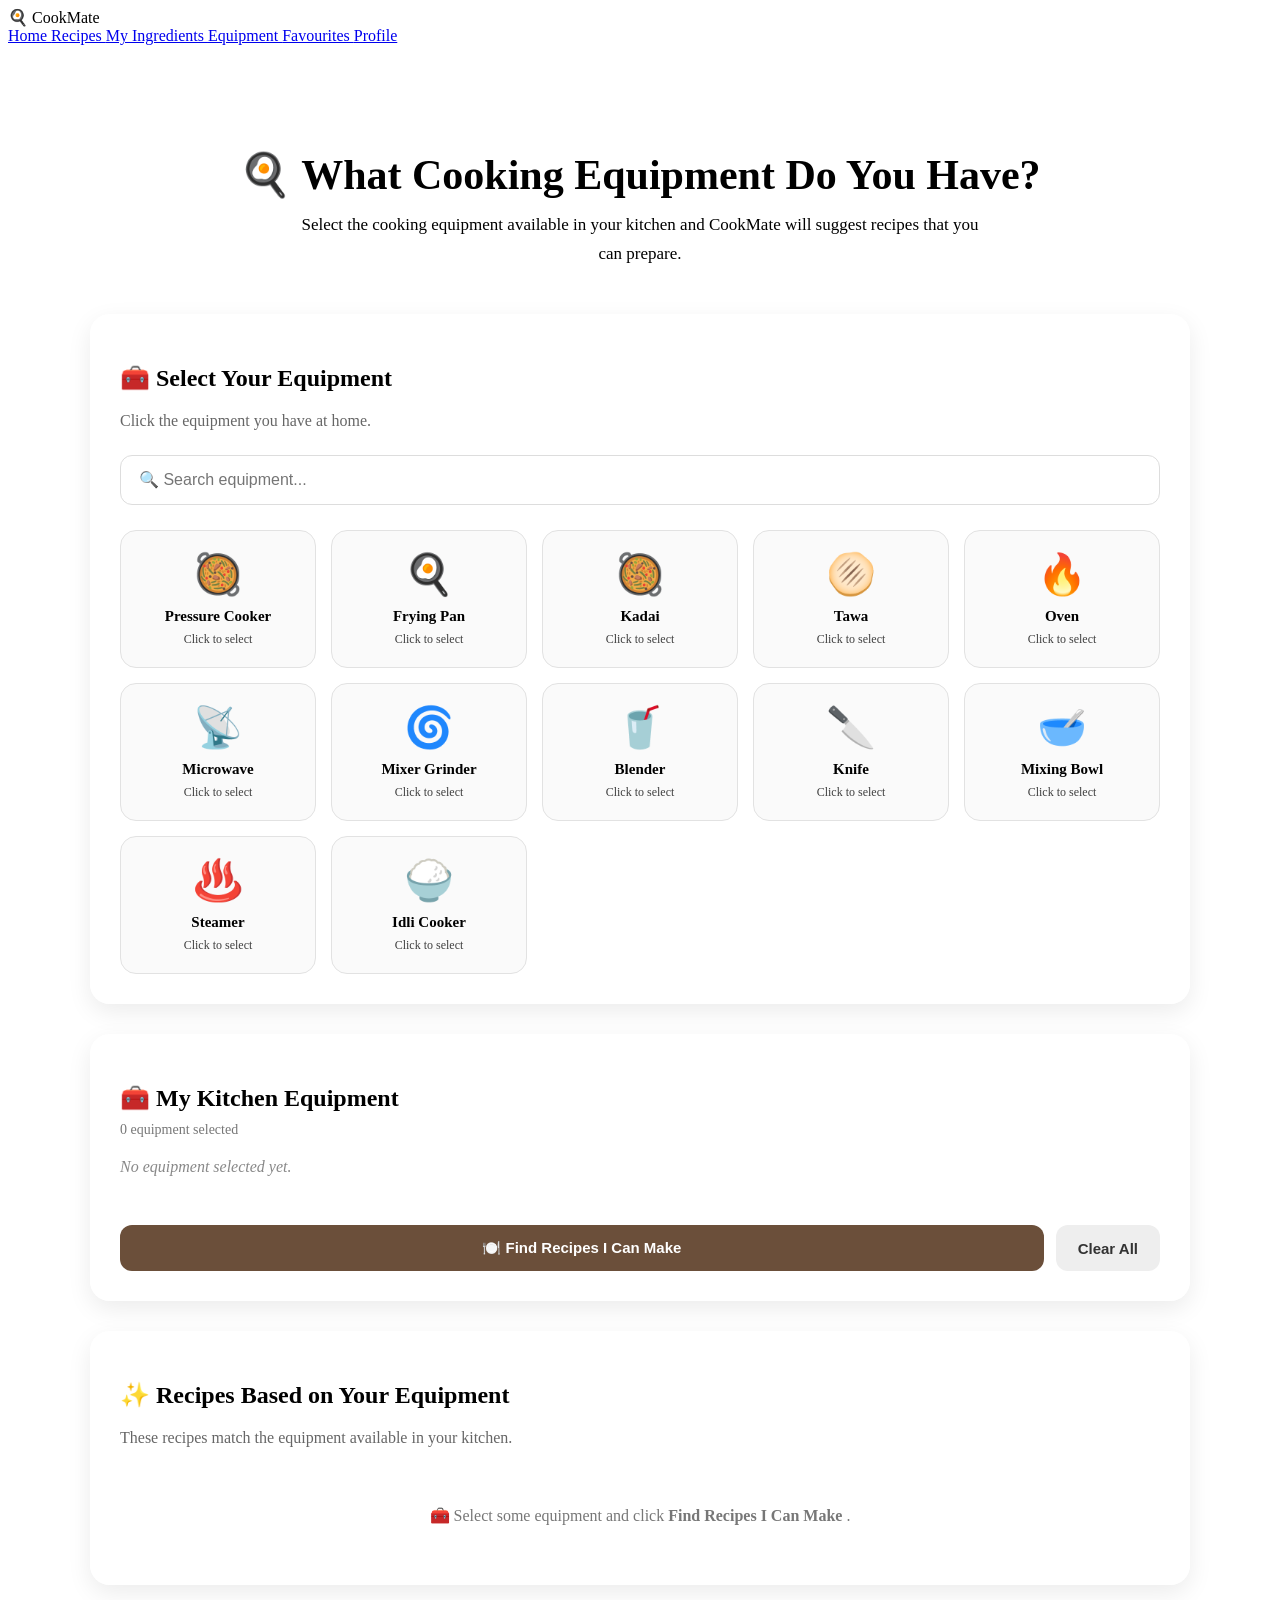
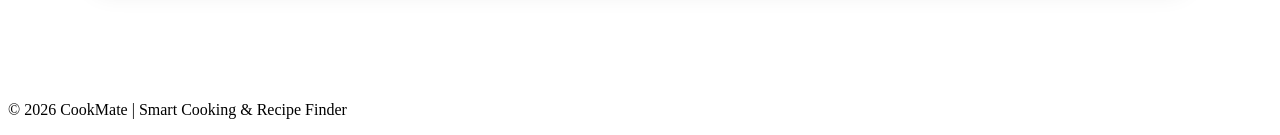
==== equipment.html @ c059982a "Create equipment.html" ====
<!DOCTYPE html>
<html lang="en">
<head>
    <meta charset="UTF-8">
    <meta name="viewport" content="width=device-width, initial-scale=1.0">

    <title>Equipment | CookMate</title>

    <link rel="stylesheet" href="css/style.css">

    <style>

        /* =========================================
           EQUIPMENT PAGE
           ========================================= */

        .equipment-hero {
            text-align: center;
            padding: 70px 20px 45px;
        }

        .equipment-hero h1 {
            font-size: 42px;
            margin-bottom: 12px;
        }

        .equipment-hero p {
            max-width: 700px;
            margin: auto;
            font-size: 17px;
            line-height: 1.7;
        }


        .equipment-container {
            width: 90%;
            max-width: 1100px;
            margin: auto;
            padding-bottom: 70px;
        }


        .equipment-box {
            background: rgba(255, 255, 255, 0.94);
            border-radius: 20px;
            padding: 30px;
            margin-bottom: 30px;
            box-shadow: 0 8px 25px rgba(0, 0, 0, 0.08);
        }


        .equipment-box h2 {
            margin-bottom: 8px;
        }


        .equipment-box > p {
            line-height: 1.6;
            color: #666;
        }


        /* =========================================
           SEARCH
           ========================================= */

        .equipment-search {
            margin-top: 22px;
        }


        .equipment-search input {
            width: 100%;
            padding: 15px 18px;
            border: 1px solid #ddd;
            border-radius: 12px;
            font-size: 16px;
            box-sizing: border-box;
            outline: none;
        }


        .equipment-search input:focus {
            border-color: #777;
        }


        /* =========================================
           EQUIPMENT GRID
           ========================================= */

        .equipment-grid {
            display: grid;
            grid-template-columns:
                repeat(auto-fit, minmax(180px, 1fr));

            gap: 15px;
            margin-top: 25px;
        }


        .equipment-card {
            border: 1px solid #e2e2e2;
            background: #fafafa;
            border-radius: 16px;
            padding: 20px 15px;
            text-align: center;
            cursor: pointer;
            transition: 0.3s;
        }


        .equipment-card:hover {
            transform: translateY(-4px);
            box-shadow:
                0 6px 18px rgba(0, 0, 0, 0.08);
        }


        .equipment-card.selected {
            background: #333;
            color: white;
            border-color: #333;
        }


        .equipment-icon {
            font-size: 40px;
            margin-bottom: 10px;
        }


        .equipment-name {
            font-size: 15px;
            font-weight: 600;
        }


        .equipment-status {
            font-size: 12px;
            margin-top: 7px;
            opacity: 0.75;
        }


        /* =========================================
           SELECTED EQUIPMENT
           ========================================= */

        .selected-header {
            display: flex;
            justify-content: space-between;
            align-items: center;
            gap: 15px;
            flex-wrap: wrap;
        }


        .selected-count {
            font-size: 14px;
            color: #777;
        }


        .selected-equipment {
            display: flex;
            flex-wrap: wrap;
            gap: 10px;
            min-height: 45px;
            margin-top: 20px;
        }


        .selected-item {
            display: flex;
            align-items: center;
            gap: 8px;
            padding: 10px 14px;
            border-radius: 25px;
            background: #f1eee8;
            font-size: 14px;
        }


        .remove-btn {
            border: none;
            background: transparent;
            cursor: pointer;
            font-size: 15px;
            color: #777;
        }


        .empty-message {
            color: #888;
            font-style: italic;
        }


        /* =========================================
           BUTTONS
           ========================================= */

        .button-row {
            display: flex;
            gap: 12px;
            margin-top: 22px;
        }


        .recommend-btn,
        .clear-btn {
            border: none;
            padding: 14px 22px;
            border-radius: 12px;
            cursor: pointer;
            font-size: 15px;
            font-weight: 600;
            transition: 0.3s;
        }


        .recommend-btn {
            flex: 1;
            background: #6b4f3a;
            color: white;
        }


        .recommend-btn:hover {
            transform: translateY(-2px);
        }


        .clear-btn {
            background: #eee;
            color: #333;
        }


        .clear-btn:hover {
            background: #ddd;
        }


        /* =========================================
           RECOMMENDATIONS
           ========================================= */

        .recommendations {
            display: grid;
            grid-template-columns:
                repeat(auto-fit, minmax(260px, 1fr));

            gap: 20px;
            margin-top: 25px;
        }


        .recommendation-card {
            background: white;
            border-radius: 18px;
            padding: 22px;
            box-shadow:
                0 6px 20px rgba(0, 0, 0, 0.07);

            transition: 0.3s;
        }


        .recommendation-card:hover {
            transform: translateY(-5px);
        }


        .food-icon {
            font-size: 48px;
            margin-bottom: 10px;
        }


        .recommendation-card h3 {
            margin-bottom: 8px;
        }


        .match-text {
            font-size: 14px;
            font-weight: 600;
            margin-bottom: 10px;
        }


        .progress-bar {
            height: 8px;
            background: #eee;
            border-radius: 10px;
            overflow: hidden;
            margin-bottom: 15px;
        }


        .progress {
            height: 100%;
            background: #6b4f3a;
            border-radius: 10px;
        }


        .equipment-needed {
            font-size: 14px;
            line-height: 1.6;
            color: #666;
            margin-bottom: 15px;
        }


        .make-btn {
            display: inline-block;
            text-decoration: none;
            background: #333;
            color: white;
            padding: 10px 16px;
            border-radius: 10px;
            font-size: 14px;
        }


        .make-btn:hover {
            opacity: 0.85;
        }


        .no-results {
            text-align: center;
            padding: 30px;
            color: #777;
        }


        /* =========================================
           MOBILE
           ========================================= */

        @media (max-width: 600px) {

            .equipment-hero h1 {
                font-size: 32px;
            }


            .equipment-box {
                padding: 20px;
            }


            .equipment-grid {
                grid-template-columns:
                    repeat(2, 1fr);
            }


            .button-row {
                flex-direction: column;
            }


            .clear-btn {
                width: 100%;
            }

        }

    </style>
</head>


<body>


    <!-- =========================================
         NAVBAR
         ========================================= -->

    <nav class="navbar">

        <div class="logo">
            🍳 CookMate
        </div>


        <div class="nav-links">

            <a href="index.html">
                Home
            </a>

            <a href="recipes.html">
                Recipes
            </a>

            <a href="ingredients.html">
                My Ingredients
            </a>

            <a href="equipment.html" class="active">
                Equipment
            </a>

            <a href="favourites.html">
                Favourites
            </a>

            <a href="profile.html">
                Profile
            </a>

        </div>

    </nav>



    <!-- =========================================
         HERO
         ========================================= -->

    <section class="equipment-hero">

        <h1>
            🍳 What Cooking Equipment Do You Have?
        </h1>

        <p>
            Select the cooking equipment available in your
            kitchen and CookMate will suggest recipes that
            you can prepare.
        </p>

    </section>



    <main class="equipment-container">


        <!-- =========================================
             EQUIPMENT SELECTION
             ========================================= -->

        <section class="equipment-box">

            <h2>
                🧰 Select Your Equipment
            </h2>

            <p>
                Click the equipment you have at home.
            </p>


            <!-- Search -->

            <div class="equipment-search">

                <input
                    type="text"
                    id="equipmentSearch"
                    placeholder="🔍 Search equipment..."
                    oninput="searchEquipment()"
                >

            </div>



            <!-- Equipment Grid -->

            <div
                class="equipment-grid"
                id="equipmentGrid">


                <div
                    class="equipment-card"
                    data-name="Pressure Cooker"
                    onclick="toggleEquipment('Pressure Cooker')">

                    <div class="equipment-icon">
                        🥘
                    </div>

                    <div class="equipment-name">
                        Pressure Cooker
                    </div>

                    <div class="equipment-status">
                        Click to select
                    </div>

                </div>



                <div
                    class="equipment-card"
                    data-name="Frying Pan"
                    onclick="toggleEquipment('Frying Pan')">

                    <div class="equipment-icon">
                        🍳
                    </div>

                    <div class="equipment-name">
                        Frying Pan
                    </div>

                    <div class="equipment-status">
                        Click to select
                    </div>

                </div>



                <div
                    class="equipment-card"
                    data-name="Kadai"
                    onclick="toggleEquipment('Kadai')">

                    <div class="equipment-icon">
                        🥘
                    </div>

                    <div class="equipment-name">
                        Kadai
                    </div>

                    <div class="equipment-status">
                        Click to select
                    </div>

                </div>



                <div
                    class="equipment-card"
                    data-name="Tawa"
                    onclick="toggleEquipment('Tawa')">

                    <div class="equipment-icon">
                        🫓
                    </div>

                    <div class="equipment-name">
                        Tawa
                    </div>

                    <div class="equipment-status">
                        Click to select
                    </div>

                </div>



                <div
                    class="equipment-card"
                    data-name="Oven"
                    onclick="toggleEquipment('Oven')">

                    <div class="equipment-icon">
                        🔥
                    </div>

                    <div class="equipment-name">
                        Oven
                    </div>

                    <div class="equipment-status">
                        Click to select
                    </div>

                </div>



                <div
                    class="equipment-card"
                    data-name="Microwave"
                    onclick="toggleEquipment('Microwave')">

                    <div class="equipment-icon">
                        📡
                    </div>

                    <div class="equipment-name">
                        Microwave
                    </div>

                    <div class="equipment-status">
                        Click to select
                    </div>

                </div>



                <div
                    class="equipment-card"
                    data-name="Mixer Grinder"
                    onclick="toggleEquipment('Mixer Grinder')">

                    <div class="equipment-icon">
                        🌀
                    </div>

                    <div class="equipment-name">
                        Mixer Grinder
                    </div>

                    <div class="equipment-status">
                        Click to select
                    </div>

                </div>



                <div
                    class="equipment-card"
                    data-name="Blender"
                    onclick="toggleEquipment('Blender')">

                    <div class="equipment-icon">
                        🥤
                    </div>

                    <div class="equipment-name">
                        Blender
                    </div>

                    <div class="equipment-status">
                        Click to select
                    </div>

                </div>



                <div
                    class="equipment-card"
                    data-name="Knife"
                    onclick="toggleEquipment('Knife')">

                    <div class="equipment-icon">
                        🔪
                    </div>

                    <div class="equipment-name">
                        Knife
                    </div>

                    <div class="equipment-status">
                        Click to select
                    </div>

                </div>



                <div
                    class="equipment-card"
                    data-name="Mixing Bowl"
                    onclick="toggleEquipment('Mixing Bowl')">

                    <div class="equipment-icon">
                        🥣
                    </div>

                    <div class="equipment-name">
                        Mixing Bowl
                    </div>

                    <div class="equipment-status">
                        Click to select
                    </div>

                </div>



                <div
                    class="equipment-card"
                    data-name="Steamer"
                    onclick="toggleEquipment('Steamer')">

                    <div class="equipment-icon">
                        ♨️
                    </div>

                    <div class="equipment-name">
                        Steamer
                    </div>

                    <div class="equipment-status">
                        Click to select
                    </div>

                </div>



                <div
                    class="equipment-card"
                    data-name="Idli Cooker"
                    onclick="toggleEquipment('Idli Cooker')">

                    <div class="equipment-icon">
                        🍚
                    </div>

                    <div class="equipment-name">
                        Idli Cooker
                    </div>

                    <div class="equipment-status">
                        Click to select
                    </div>

                </div>


            </div>

        </section>



        <!-- =========================================
             MY EQUIPMENT
             ========================================= -->

        <section class="equipment-box">

            <div class="selected-header">

                <div>

                    <h2>
                        🧰 My Kitchen Equipment
                    </h2>

                    <span
                        class="selected-count"
                        id="equipmentCount">

                        0 equipment selected

                    </span>

                </div>

            </div>


            <div
                class="selected-equipment"
                id="selectedEquipment">

                <span class="empty-message">
                    No equipment selected yet.
                </span>

            </div>


            <div class="button-row">

                <button
                    class="recommend-btn"
                    onclick="recommendRecipes()">

                    🍽️ Find Recipes I Can Make

                </button>


                <button
                    class="clear-btn"
                    onclick="clearEquipment()">

                    Clear All

                </button>

            </div>

        </section>



        <!-- =========================================
             RECOMMENDATIONS
             ========================================= -->

        <section class="equipment-box">

            <h2>
                ✨ Recipes Based on Your Equipment
            </h2>

            <p>
                These recipes match the equipment available
                in your kitchen.
            </p>


            <div
                class="recommendations"
                id="recommendations">

                <div class="no-results">

                    🧰 Select some equipment and click
                    <strong>
                        Find Recipes I Can Make
                    </strong>.

                </div>

            </div>

        </section>


    </main>



    <!-- =========================================
         FOOTER
         ========================================= -->

    <footer class="footer">

        <p>
            © 2026 CookMate | Smart Cooking & Recipe Finder
        </p>

    </footer>



    <!-- =========================================
         JAVASCRIPT
         ========================================= -->

    <script>


        /* =========================================
           RECIPE EQUIPMENT DATA
           ========================================= */

        const recipes = [

            {
                name: "Chicken Biryani",

                icon: "🍛",

                equipment: [
                    "Pressure Cooker",
                    "Frying Pan",
                    "Knife",
                    "Mixing Bowl"
                ],

                link:
                    "recipe-details.html?recipe=chicken-biryani"
            },


            {
                name: "Masala Dosa",

                icon: "🥞",

                equipment: [
                    "Tawa",
                    "Knife",
                    "Mixing Bowl"
                ],

                link:
                    "recipe-details.html?recipe=masala-dosa"
            },


            {
                name: "Egg Fried Rice",

                icon: "🍳",

                equipment: [
                    "Frying Pan",
                    "Knife"
                ],

                link:
                    "recipe-details.html?recipe=egg-fried-rice"
            },


            {
                name: "Paneer Butter Masala",

                icon: "🧀",

                equipment: [
                    "Kadai",
                    "Mixer Grinder",
                    "Knife"
                ],

                link:
                    "recipe-details.html?recipe=paneer-butter-masala"
            },


            {
                name: "Vegetable Sandwich",

                icon: "🥪",

                equipment: [
                    "Frying Pan",
                    "Knife",
                    "Mixing Bowl"
                ],

                link:
                    "recipe-details.html?recipe=vegetable-sandwich"
            },


            {
                name: "Onion Pakoda",

                icon: "🧅",

                equipment: [
                    "Kadai",
                    "Mixing Bowl",
                    "Knife"
                ],

                link:
                    "recipe-details.html?recipe=onion-pakoda"
            },


            {
                name: "Carrot Halwa",

                icon: "🥕",

                equipment: [
                    "Kadai",
                    "Knife"
                ],

                link:
                    "recipe-details.html?recipe=carrot-halwa"
            },


            {
                name: "Banana Milkshake",

                icon: "🍌",

                equipment: [
                    "Blender",
                    "Knife"
                ],

                link:
                    "recipe-details.html?recipe=banana-milkshake"
            },


            {
                name: "Idli",

                icon: "🍚",

                equipment: [
                    "Idli Cooker",
                    "Mixing Bowl"
                ],

                link:
                    "recipe-details.html?recipe=idli"
            },


            {
                name: "Steamed Vegetables",

                icon: "🥦",

                equipment: [
                    "Steamer",
                    "Knife"
                ],

                link:
                    "recipe-details.html?recipe=steamed-vegetables"
            },


            {
                name: "Baked Cake",

                icon: "🍰",

                equipment: [
                    "Oven",
                    "Mixing Bowl"
                ],

                link:
                    "recipe-details.html?recipe=baked-cake"
            },


            {
                name: "Microwave Mug Cake",

                icon: "🧁",

                equipment: [
                    "Microwave",
                    "Mixing Bowl"
                ],

                link:
                    "recipe-details.html?recipe=mug-cake"
            }

        ];



        /* =========================================
           LOCAL STORAGE
           ========================================= */

        let myEquipment =
            JSON.parse(
                localStorage.getItem(
                    "cookmateEquipment"
                )
            ) || [];



        /* =========================================
           PAGE LOAD
           ========================================= */

        document.addEventListener(
            "DOMContentLoaded",
            function () {

                displayEquipment();

                updateEquipmentCards();

            }
        );



        /* =========================================
           TOGGLE EQUIPMENT
           ========================================= */

        function toggleEquipment(equipment) {

            const index =
                myEquipment.findIndex(
                    item =>
                        item.toLowerCase() ===
                        equipment.toLowerCase()
                );


            if (index === -1) {

                myEquipment.push(equipment);

            } else {

                myEquipment.splice(index, 1);

            }


            saveEquipment();

            displayEquipment();

            updateEquipmentCards();

        }



        /* =========================================
           REMOVE EQUIPMENT
           ========================================= */

        function removeEquipment(index) {

            myEquipment.splice(index, 1);

            saveEquipment();

            displayEquipment();

            updateEquipmentCards();

        }



        /* =========================================
           DISPLAY SELECTED EQUIPMENT
           ========================================= */

        function displayEquipment() {

            const container =
                document.getElementById(
                    "selectedEquipment"
                );


            const count =
                document.getElementById(
                    "equipmentCount"
                );


            container.innerHTML = "";


            if (myEquipment.length === 0) {

                container.innerHTML =
                    `<span class="empty-message">
                        No equipment selected yet.
                    </span>`;

            } else {

                myEquipment.forEach(
                    (equipment, index) => {

                        const item =
                            document.createElement(
                                "div"
                            );


                        item.className =
                            "selected-item";


                        item.innerHTML = `

                            <span>
                                ${equipment}
                            </span>

                            <button
                                class="remove-btn"
                                onclick="removeEquipment(${index})"
                                title="Remove">

                                ✕

                            </button>

                        `;


                        container.appendChild(item);

                    }
                );

            }


            count.textContent =
                myEquipment.length +
                (
                    myEquipment.length === 1
                        ? " equipment selected"
                        : " equipment selected"
                );

        }



        /* =========================================
           SAVE EQUIPMENT
           ========================================= */

        function saveEquipment() {

            localStorage.setItem(
                "cookmateEquipment",
                JSON.stringify(myEquipment)
            );

        }



        /* =========================================
           UPDATE EQUIPMENT CARDS
           ========================================= */

        function updateEquipmentCards() {

            const cards =
                document.querySelectorAll(
                    ".equipment-card"
                );


            cards.forEach(card => {

                const name =
                    card.dataset.name;


                const selected =
                    myEquipment.some(
                        item =>
                            item.toLowerCase() ===
                            name.toLowerCase()
                    );


                const status =
                    card.querySelector(
                        ".equipment-status"
                    );


                if (selected) {

                    card.classList.add("selected");

                    status.textContent =
                        "✓ Selected";

                } else {

                    card.classList.remove(
                        "selected"
                    );

                    status.textContent =
                        "Click to select";

                }

            });

        }



        /* =========================================
           SEARCH EQUIPMENT
           ========================================= */

        function searchEquipment() {

            const search =
                document
                    .getElementById(
                        "equipmentSearch"
                    )
                    .value
                    .toLowerCase()
                    .trim();


            const cards =
                document.querySelectorAll(
                    ".equipment-card"
                );


            cards.forEach(card => {

                const name =
                    card.dataset.name
                        .toLowerCase();


                if (name.includes(search)) {

                    card.style.display =
                        "block";

                } else {

                    card.style.display =
                        "none";

                }

            });

        }



        /* =========================================
           CLEAR ALL EQUIPMENT
           ========================================= */

        function clearEquipment() {

            if (myEquipment.length === 0) {

                return;

            }


            const confirmation =
                confirm(
                    "Are you sure you want to remove all equipment?"
                );


            if (confirmation) {

                myEquipment = [];

                saveEquipment();

                displayEquipment();

                updateEquipmentCards();

                document.getElementById(
                    "recommendations"
                ).innerHTML = `

                    <div class="no-results">

                        🧰 Select some equipment and click
                        <strong>
                            Find Recipes I Can Make
                        </strong>.

                    </div>

                `;

            }

        }



        /* =========================================
           RECOMMEND RECIPES
           ========================================= */

        function recommendRecipes() {

            const container =
                document.getElementById(
                    "recommendations"
                );


            container.innerHTML = "";


            if (myEquipment.length === 0) {

                container.innerHTML = `

                    <div class="no-results">

                        🧰 Please select at least one
                        equipment.

                    </div>

                `;

                return;

            }


            const userEquipment =
                myEquipment.map(
                    item =>
                        item.toLowerCase()
                );


            const results =
                recipes
                    .map(recipe => {

                        const matched =
                            recipe.equipment.filter(
                                equipment =>
                                    userEquipment.includes(
                                        equipment.toLowerCase()
                                    )
                            );


                        const missing =
                            recipe.equipment.filter(
                                equipment =>
                                    !userEquipment.includes(
                                        equipment.toLowerCase()
                                    )
                            );


                        const percentage =
                            Math.round(
                                (
                                    matched.length /
                                    recipe.equipment.length
                                ) * 100
                            );


                        return {

                            ...recipe,

                            matched,
                            missing,
                            percentage

                        };

                    })
                    .filter(
                        recipe =>
                            recipe.percentage >= 50
                    )
                    .sort(
                        (a, b) =>
                            b.percentage -
                            a.percentage
                    );


            if (results.length === 0) {

                container.innerHTML = `

                    <div class="no-results">

                        😔 No matching recipes found.

                        <br><br>

                        Try selecting more equipment.

                    </div>

                `;

                return;

            }


            results.forEach(recipe => {

                const card =
                    document.createElement(
                        "div"
                    );


                card.className =
                    "recommendation-card";


                let equipmentText;


                if (recipe.missing.length === 0) {

                    equipmentText =
                        "✅ You have all the required equipment!";

                } else {

                    equipmentText =
                        "Missing: " +
                        recipe.missing.join(", ");

                }


                card.innerHTML = `

                    <div class="food-icon">
                        ${recipe.icon}
                    </div>

                    <h3>
                        ${recipe.name}
                    </h3>

                    <div class="match-text">
                        ${recipe.percentage}%
                        equipment available
                    </div>

                    <div class="progress-bar">

                        <div
                            class="progress"
                            style="width:${recipe.percentage}%;">
                        </div>

                    </div>

                    <div class="equipment-needed">
                        ${equipmentText}
                    </div>

                    <a
                        href="${recipe.link}"
                        class="make-btn">

                        👨‍🍳 How to Make

                    </a>

                `;


                container.appendChild(card);

            });

        }

    </script>

</body>
</html>
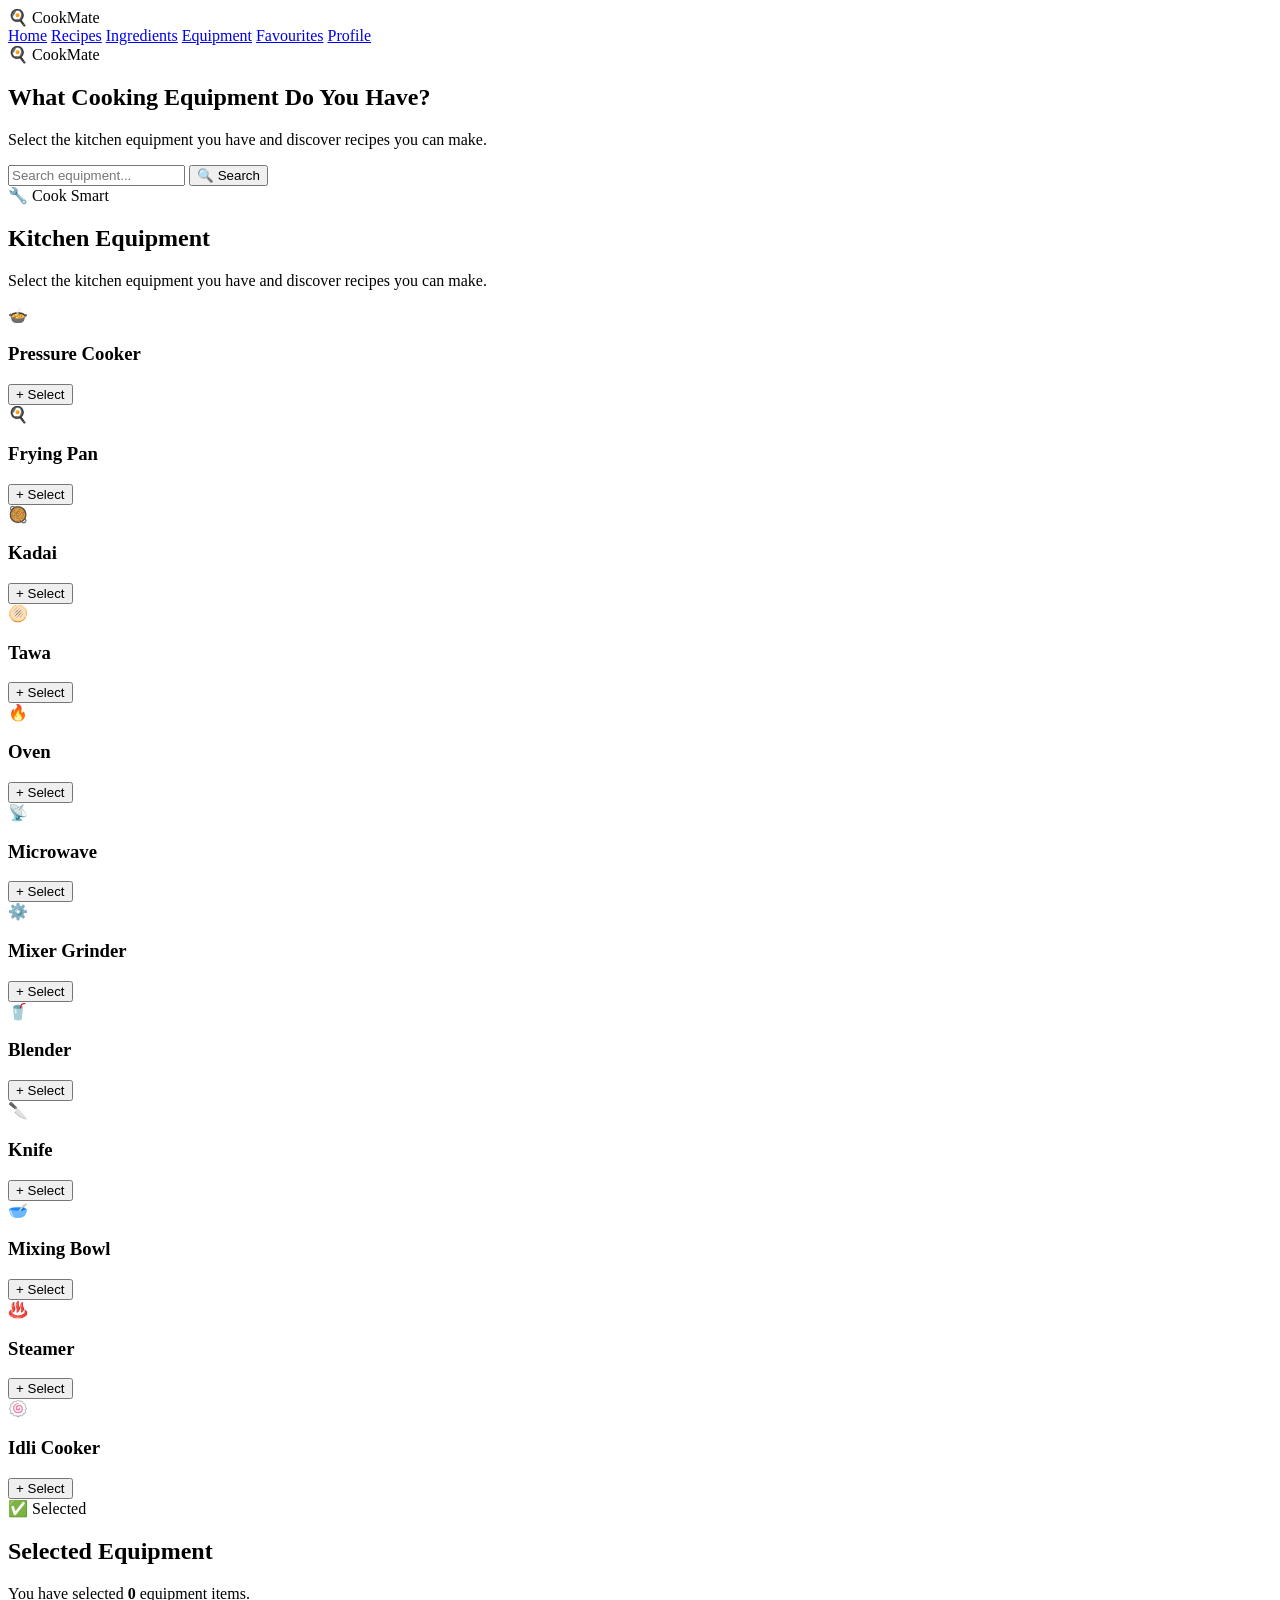
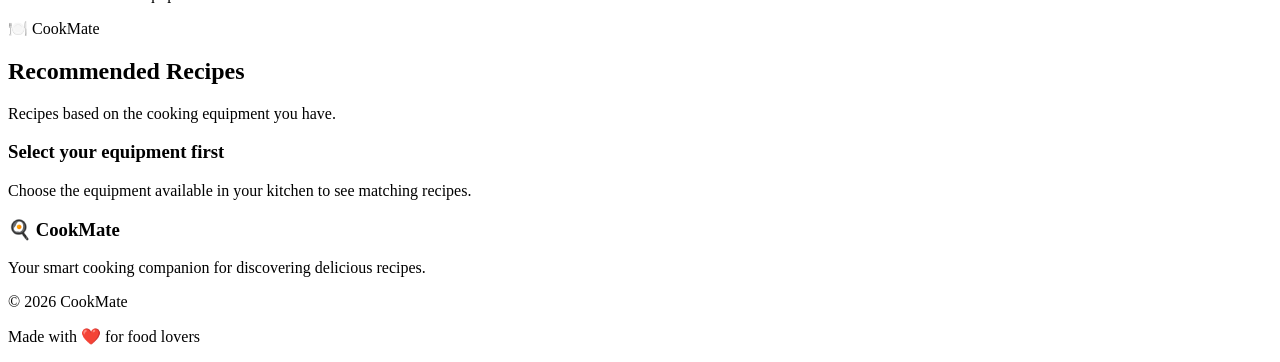
==== commit f3d6a3cd: "Update equipment.html" ====
--- a/equipment.html
+++ b/equipment.html
@@ -3,1579 +3,1423 @@
 <head>
     <meta charset="UTF-8">
     <meta name="viewport" content="width=device-width, initial-scale=1.0">
-
-    <title>Equipment | CookMate</title>
+    <title>CookMate - Equipment</title>
 
     <link rel="stylesheet" href="css/style.css">
-
-    <style>
-
-        /* =========================================
-           EQUIPMENT PAGE
-           ========================================= */
-
-        .equipment-hero {
-            text-align: center;
-            padding: 70px 20px 45px;
+</head>
+
+<body>
+
+<!-- ================= NAVBAR ================= -->
+<nav class="navbar">
+    <div class="logo">🍳 CookMate</div>
+
+    <div class="nav-links">
+        <a href="index.html" data-i18n="home">Home</a>
+        <a href="recipes.html" data-i18n="recipes">Recipes</a>
+        <a href="ingredients.html" data-i18n="ingredients">Ingredients</a>
+        <a href="equipment.html" class="active" data-i18n="equipment">Equipment</a>
+        <a href="favourites.html" data-i18n="favourites">Favourites</a>
+        <a href="profile.html" data-i18n="profile">Profile</a>
+    </div>
+</nav>
+
+
+<!-- ================= HERO ================= -->
+<section class="hero">
+    <div class="hero-content">
+
+        <span class="section-label">🍳 CookMate</span>
+
+        <h1 data-i18n="equipmentAtHome">
+            What Cooking Equipment Do You Have?
+        </h1>
+
+        <p data-i18n="equipmentDescription">
+            Select the kitchen equipment you have and discover recipes you can make.
+        </p>
+
+        <div class="search-box">
+            <input
+                type="text"
+                id="equipmentSearch"
+                data-i18n-placeholder="equipmentSearchPlaceholder"
+                placeholder="Search equipment..."
+            >
+            <button class="primary-btn" onclick="searchEquipment()">
+                🔍 <span data-i18n="search">Search</span>
+            </button>
+        </div>
+
+    </div>
+</section>
+
+
+<!-- ================= EQUIPMENT SECTION ================= -->
+<section class="section">
+
+    <div class="section-heading">
+        <span class="section-label">🔧 Cook Smart</span>
+
+        <h2 data-i18n="kitchenEquipmentHeading">
+            Kitchen Equipment
+        </h2>
+
+        <p data-i18n="equipmentDescription">
+            Select the equipment available in your kitchen.
+        </p>
+    </div>
+
+
+    <!-- EQUIPMENT GRID -->
+    <div class="recipe-grid" id="equipmentGrid">
+
+        <div class="equipment-item" data-equipment="Pressure Cooker">
+            <div class="equipment-icon">🍲</div>
+            <h3 data-equipment-name="Pressure Cooker">Pressure Cooker</h3>
+            <button class="secondary-btn equipment-select-btn">
+                + <span data-i18n="select">Select</span>
+            </button>
+        </div>
+
+
+        <div class="equipment-item" data-equipment="Frying Pan">
+            <div class="equipment-icon">🍳</div>
+            <h3 data-equipment-name="Frying Pan">Frying Pan</h3>
+            <button class="secondary-btn equipment-select-btn">
+                + <span data-i18n="select">Select</span>
+            </button>
+        </div>
+
+
+        <div class="equipment-item" data-equipment="Kadai">
+            <div class="equipment-icon">🥘</div>
+            <h3 data-equipment-name="Kadai">Kadai</h3>
+            <button class="secondary-btn equipment-select-btn">
+                + <span data-i18n="select">Select</span>
+            </button>
+        </div>
+
+
+        <div class="equipment-item" data-equipment="Tawa">
+            <div class="equipment-icon">🫓</div>
+            <h3 data-equipment-name="Tawa">Tawa</h3>
+            <button class="secondary-btn equipment-select-btn">
+                + <span data-i18n="select">Select</span>
+            </button>
+        </div>
+
+
+        <div class="equipment-item" data-equipment="Oven">
+            <div class="equipment-icon">🔥</div>
+            <h3 data-equipment-name="Oven">Oven</h3>
+            <button class="secondary-btn equipment-select-btn">
+                + <span data-i18n="select">Select</span>
+            </button>
+        </div>
+
+
+        <div class="equipment-item" data-equipment="Microwave">
+            <div class="equipment-icon">📡</div>
+            <h3 data-equipment-name="Microwave">Microwave</h3>
+            <button class="secondary-btn equipment-select-btn">
+                + <span data-i18n="select">Select</span>
+            </button>
+        </div>
+
+
+        <div class="equipment-item" data-equipment="Mixer Grinder">
+            <div class="equipment-icon">⚙️</div>
+            <h3 data-equipment-name="Mixer Grinder">Mixer Grinder</h3>
+            <button class="secondary-btn equipment-select-btn">
+                + <span data-i18n="select">Select</span>
+            </button>
+        </div>
+
+
+        <div class="equipment-item" data-equipment="Blender">
+            <div class="equipment-icon">🥤</div>
+            <h3 data-equipment-name="Blender">Blender</h3>
+            <button class="secondary-btn equipment-select-btn">
+                + <span data-i18n="select">Select</span>
+            </button>
+        </div>
+
+
+        <div class="equipment-item" data-equipment="Knife">
+            <div class="equipment-icon">🔪</div>
+            <h3 data-equipment-name="Knife">Knife</h3>
+            <button class="secondary-btn equipment-select-btn">
+                + <span data-i18n="select">Select</span>
+            </button>
+        </div>
+
+
+        <div class="equipment-item" data-equipment="Mixing Bowl">
+            <div class="equipment-icon">🥣</div>
+            <h3 data-equipment-name="Mixing Bowl">Mixing Bowl</h3>
+            <button class="secondary-btn equipment-select-btn">
+                + <span data-i18n="select">Select</span>
+            </button>
+        </div>
+
+
+        <div class="equipment-item" data-equipment="Steamer">
+            <div class="equipment-icon">♨️</div>
+            <h3 data-equipment-name="Steamer">Steamer</h3>
+            <button class="secondary-btn equipment-select-btn">
+                + <span data-i18n="select">Select</span>
+            </button>
+        </div>
+
+
+        <div class="equipment-item" data-equipment="Idli Cooker">
+            <div class="equipment-icon">🍥</div>
+            <h3 data-equipment-name="Idli Cooker">Idli Cooker</h3>
+            <button class="secondary-btn equipment-select-btn">
+                + <span data-i18n="select">Select</span>
+            </button>
+        </div>
+
+    </div>
+
+</section>
+
+
+<!-- ================= SELECTED EQUIPMENT ================= -->
+<section class="section smart-section">
+
+    <div class="section-heading">
+        <span class="section-label">✅ Selected</span>
+
+        <h2 data-i18n="selectedEquipment">
+            Selected Equipment
+        </h2>
+
+        <p>
+            <span data-i18n="selectedCount">
+                You have selected
+            </span>
+            <strong id="equipmentCount">0</strong>
+            <span data-i18n="equipmentItems">
+                equipment items.
+            </span>
+        </p>
+    </div>
+
+
+    <div id="selectedEquipmentList" class="selected-list"></div>
+
+
+    <button
+        class="secondary-btn"
+        onclick="clearEquipment()"
+        id="clearEquipmentBtn"
+        style="display:none;"
+    >
+        🗑️ <span data-i18n="clearAll">Clear All</span>
+    </button>
+
+</section>
+
+
+<!-- ================= RECOMMENDATIONS ================= -->
+<section class="section">
+
+    <div class="section-heading">
+
+        <span class="section-label">🍽️ CookMate</span>
+
+        <h2 data-i18n="recommendedRecipes">
+            Recommended Recipes
+        </h2>
+
+        <p data-i18n="recommendationDescription">
+            Recipes based on the cooking equipment you have.
+        </p>
+
+    </div>
+
+
+    <!-- EMPTY MESSAGE -->
+    <div id="equipmentEmptyMessage" class="smart-section">
+
+        <h3 data-i18n="addEquipmentFirst">
+            Select your equipment first
+        </h3>
+
+        <p data-i18n="addEquipmentDescription">
+            Choose the equipment available in your kitchen to see matching recipes.
+        </p>
+
+    </div>
+
+
+    <!-- RECOMMENDATION GRID -->
+    <div id="equipmentRecommendations" class="recipe-grid"></div>
+
+</section>
+
+
+<!-- ================= FOOTER ================= -->
+<footer class="footer">
+
+    <div class="footer-content">
+
+        <div>
+            <h3>🍳 CookMate</h3>
+
+            <p data-i18n="footerDescription">
+                Your smart cooking companion for discovering delicious recipes.
+            </p>
+        </div>
+
+        <div>
+            <p>© 2026 CookMate</p>
+            <p data-i18n="madeForFoodLovers">
+                Made with ❤️ for food lovers
+            </p>
+        </div>
+
+    </div>
+
+</footer>
+
+
+<!-- ================= PAGE SCRIPT ================= -->
+<script>
+
+const equipmentData = {
+
+    "Chicken Biryani": [
+        "Pressure Cooker",
+        "Frying Pan",
+        "Knife",
+        "Mixing Bowl"
+    ],
+
+    "Masala Dosa": [
+        "Tawa",
+        "Knife",
+        "Mixing Bowl"
+    ],
+
+    "Egg Fried Rice": [
+        "Frying Pan",
+        "Knife"
+    ],
+
+    "Paneer Butter Masala": [
+        "Kadai",
+        "Mixer Grinder",
+        "Knife"
+    ],
+
+    "Vegetable Sandwich": [
+        "Frying Pan",
+        "Knife",
+        "Mixing Bowl"
+    ],
+
+    "Onion Pakoda": [
+        "Kadai",
+        "Mixing Bowl",
+        "Knife"
+    ],
+
+    "Carrot Halwa": [
+        "Kadai",
+        "Knife"
+    ],
+
+    "Banana Milkshake": [
+        "Blender",
+        "Knife"
+    ],
+
+    "Idli": [
+        "Idli Cooker",
+        "Mixing Bowl"
+    ],
+
+    "Steamed Vegetables": [
+        "Steamer",
+        "Knife"
+    ],
+
+    "Baked Cake": [
+        "Oven",
+        "Mixing Bowl"
+    ],
+
+    "Microwave Mug Cake": [
+        "Microwave",
+        "Mixing Bowl"
+    ]
+};
+
+
+/* ================= TRANSLATIONS ================= */
+
+const equipmentTranslations = {
+
+    en: {
+
+        equipmentAtHome: "What Cooking Equipment Do You Have?",
+        equipmentDescription:
+            "Select the kitchen equipment you have and discover recipes you can make.",
+
+        kitchenEquipmentHeading: "Kitchen Equipment",
+
+        equipmentSearchPlaceholder:
+            "Search equipment...",
+
+        selectedEquipment: "Selected Equipment",
+
+        selectedCount:
+            "You have selected",
+
+        equipmentItems:
+            "equipment items.",
+
+        select: "Select",
+
+        selected: "Selected",
+
+        clearAll: "Clear All",
+
+        recommendedRecipes:
+            "Recommended Recipes",
+
+        recommendationDescription:
+            "Recipes based on the cooking equipment you have.",
+
+        addEquipmentFirst:
+            "Select your equipment first",
+
+        addEquipmentDescription:
+            "Choose the equipment available in your kitchen to see matching recipes.",
+
+        howToMake:
+            "How to Make",
+
+        equipmentAvailable:
+            "equipment available",
+
+        missing:
+            "Missing",
+
+        noMatchingRecipes:
+            "No matching recipes found.",
+
+        footerDescription:
+            "Your smart cooking companion for discovering delicious recipes.",
+
+        madeForFoodLovers:
+            "Made with ❤️ for food lovers"
+    },
+
+
+    ta: {
+
+        equipmentAtHome:
+            "உங்களிடம் என்ன சமையல் உபகரணங்கள் உள்ளன?",
+
+        equipmentDescription:
+            "உங்களிடம் உள்ள சமையல் உபகரணங்களைத் தேர்ந்தெடுத்து நீங்கள் செய்யக்கூடிய உணவுகளை கண்டறியுங்கள்.",
+
+        kitchenEquipmentHeading:
+            "சமையல் உபகரணங்கள்",
+
+        equipmentSearchPlaceholder:
+            "உபகரணங்களை தேடுங்கள்...",
+
+        selectedEquipment:
+            "தேர்ந்தெடுக்கப்பட்ட உபகரணங்கள்",
+
+        selectedCount:
+            "நீங்கள் தேர்ந்தெடுத்தது",
+
+        equipmentItems:
+            "உபகரணங்கள்.",
+
+        select:
+            "தேர்வு",
+
+        selected:
+            "தேர்ந்தெடுக்கப்பட்டது",
+
+        clearAll:
+            "அனைத்தையும் நீக்கு",
+
+        recommendedRecipes:
+            "பரிந்துரைக்கப்படும் உணவுகள்",
+
+        recommendationDescription:
+            "உங்களிடம் உள்ள சமையல் உபகரணங்களின் அடிப்படையில் உணவுகள்.",
+
+        addEquipmentFirst:
+            "முதலில் உபகரணங்களைத் தேர்ந்தெடுக்கவும்",
+
+        addEquipmentDescription:
+            "உங்கள் சமையலறையில் உள்ள உபகரணங்களைத் தேர்ந்தெடுக்கவும்.",
+
+        howToMake:
+            "செய்முறை",
+
+        equipmentAvailable:
+            "உபகரணங்கள் உள்ளன",
+
+        missing:
+            "தேவை",
+
+        noMatchingRecipes:
+            "பொருந்தும் உணவுகள் எதுவும் கிடைக்கவில்லை.",
+
+        footerDescription:
+            "சுவையான உணவுகளை கண்டறிய உங்கள் ஸ்மார்ட் சமையல் துணை.",
+
+        madeForFoodLovers:
+            "உணவு பிரியர்களுக்காக ❤️ உருவாக்கப்பட்டது"
+    },
+
+
+    hi: {
+
+        equipmentAtHome:
+            "आपके पास कौन से खाना पकाने के उपकरण हैं?",
+
+        equipmentDescription:
+            "अपने पास मौजूद रसोई उपकरण चुनें और उन व्यंजनों को खोजें जिन्हें आप बना सकते हैं।",
+
+        kitchenEquipmentHeading:
+            "रसोई उपकरण",
+
+        equipmentSearchPlaceholder:
+            "उपकरण खोजें...",
+
+        selectedEquipment:
+            "चयनित उपकरण",
+
+        selectedCount:
+            "आपने चुने हैं",
+
+        equipmentItems:
+            "उपकरण।",
+
+        select:
+            "चुनें",
+
+        selected:
+            "चयनित",
+
+        clearAll:
+            "सभी हटाएँ",
+
+        recommendedRecipes:
+            "अनुशंसित व्यंजन",
+
+        recommendationDescription:
+            "आपके पास मौजूद रसोई उपकरणों के आधार पर व्यंजन।",
+
+        addEquipmentFirst:
+            "पहले उपकरण चुनें",
+
+        addEquipmentDescription:
+            "मेल खाने वाले व्यंजन देखने के लिए अपने रसोई उपकरण चुनें।",
+
+        howToMake:
+            "बनाने की विधि",
+
+        equipmentAvailable:
+            "उपकरण उपलब्ध",
+
+        missing:
+            "आवश्यक",
+
+        noMatchingRecipes:
+            "कोई मिलान वाला व्यंजन नहीं मिला।",
+
+        footerDescription:
+            "स्वादिष्ट व्यंजन खोजने के लिए आपका स्मार्ट कुकिंग साथी।",
+
+        madeForFoodLovers:
+            "खाने के शौकीनों के लिए ❤️ बनाया गया"
+    },
+
+
+    ml: {
+
+        equipmentAtHome:
+            "നിങ്ങളുടെ കൈവശം ഏത് പാചക ഉപകരണങ്ങളുണ്ട്?",
+
+        equipmentDescription:
+            "നിങ്ങളുടെ പക്കലുള്ള പാചക ഉപകരണങ്ങൾ തിരഞ്ഞെടുക്കുക, നിങ്ങൾക്ക് ഉണ്ടാക്കാൻ കഴിയുന്ന വിഭവങ്ങൾ കണ്ടെത്തുക.",
+
+        kitchenEquipmentHeading:
+            "അടുക്കള ഉപകരണങ്ങൾ",
+
+        equipmentSearchPlaceholder:
+            "ഉപകരണങ്ങൾ തിരയുക...",
+
+        selectedEquipment:
+            "തിരഞ്ഞെടുത്ത ഉപകരണങ്ങൾ",
+
+        selectedCount:
+            "നിങ്ങൾ തിരഞ്ഞെടുത്തത്",
+
+        equipmentItems:
+            "ഉപകരണങ്ങൾ.",
+
+        select:
+            "തിരഞ്ഞെടുക്കുക",
+
+        selected:
+            "തിരഞ്ഞെടുത്തു",
+
+        clearAll:
+            "എല്ലാം നീക്കം ചെയ്യുക",
+
+        recommendedRecipes:
+            "ശുപാർശ ചെയ്യുന്ന വിഭവങ്ങൾ",
+
+        recommendationDescription:
+            "നിങ്ങളുടെ കൈവശമുള്ള പാചക ഉപകരണങ്ങളെ അടിസ്ഥാനമാക്കിയുള്ള വിഭവങ്ങൾ.",
+
+        addEquipmentFirst:
+            "ആദ്യം ഉപകരണങ്ങൾ തിരഞ്ഞെടുക്കുക",
+
+        addEquipmentDescription:
+            "പൊരുത്തപ്പെടുന്ന വിഭവങ്ങൾ കാണാൻ നിങ്ങളുടെ അടുക്കളയിലെ ഉപകരണങ്ങൾ തിരഞ്ഞെടുക്കുക.",
+
+        howToMake:
+            "തയ്യാറാക്കുന്ന വിധം",
+
+        equipmentAvailable:
+            "ഉപകരണങ്ങൾ ലഭ്യമാണ്",
+
+        missing:
+            "ആവശ്യമാണ്",
+
+        noMatchingRecipes:
+            "പൊരുത്തപ്പെടുന്ന വിഭവങ്ങളൊന്നും കണ്ടെത്തിയില്ല.",
+
+        footerDescription:
+            "രുചികരമായ വിഭവങ്ങൾ കണ്ടെത്താനുള്ള നിങ്ങളുടെ സ്മാർട്ട് പാചക സഹായി.",
+
+        madeForFoodLovers:
+            "ഭക്ഷണപ്രേമികൾക്കായി ❤️ നിർമ്മിച്ചത്"
+    },
+
+
+    te: {
+
+        equipmentAtHome:
+            "మీ దగ్గర ఏ వంట పరికరాలు ఉన్నాయి?",
+
+        equipmentDescription:
+            "మీ దగ్గర ఉన్న వంట పరికరాలను ఎంచుకుని మీరు తయారు చేయగల వంటకాలను కనుగొనండి.",
+
+        kitchenEquipmentHeading:
+            "వంటగది పరికరాలు",
+
+        equipmentSearchPlaceholder:
+            "పరికరాలను వెతకండి...",
+
+        selectedEquipment:
+            "ఎంచుకున్న పరికరాలు",
+
+        selectedCount:
+            "మీరు ఎంచుకున్నవి",
+
+        equipmentItems:
+            "పరికరాలు.",
+
+        select:
+            "ఎంచుకోండి",
+
+        selected:
+            "ఎంచుకున్నారు",
+
+        clearAll:
+            "అన్నింటినీ తొలగించండి",
+
+        recommendedRecipes:
+            "సిఫార్సు చేసిన వంటకాలు",
+
+        recommendationDescription:
+            "మీ దగ్గర ఉన్న వంట పరికరాల ఆధారంగా వంటకాలు.",
+
+        addEquipmentFirst:
+            "ముందుగా పరికరాలను ఎంచుకోండి",
+
+        addEquipmentDescription:
+            "సరిపోయే వంటకాలను చూడటానికి మీ వంటగదిలో ఉన్న పరికరాలను ఎంచుకోండి.",
+
+        howToMake:
+            "తయారు చేసే విధానం",
+
+        equipmentAvailable:
+            "పరికరాలు అందుబాటులో ఉన్నాయి",
+
+        missing:
+            "అవసరం",
+
+        noMatchingRecipes:
+            "సరిపోయే వంటకాలు ఏవీ కనుగొనబడలేదు.",
+
+        footerDescription:
+            "రుచికరమైన వంటకాలను కనుగొనడానికి మీ స్మార్ట్ కుకింగ్ సహాయకుడు.",
+
+        madeForFoodLovers:
+            "ఆహార ప్రియుల కోసం ❤️ తయారు చేయబడింది"
+    }
+};
+
+
+/* ================= EQUIPMENT NAME TRANSLATIONS ================= */
+
+const equipmentNames = {
+
+    "Pressure Cooker": {
+        en: "Pressure Cooker",
+        ta: "பிரஷர் குக்கர்",
+        hi: "प्रेशर कुकर",
+        ml: "പ്രഷർ കുക്കർ",
+        te: "ప్రెజర్ కుక్కర్"
+    },
+
+    "Frying Pan": {
+        en: "Frying Pan",
+        ta: "வாணலி",
+        hi: "फ्राइंग पैन",
+        ml: "ഫ്രൈയിംഗ് പാൻ",
+        te: "ఫ్రైయింగ్ పాన్"
+    },
+
+    "Kadai": {
+        en: "Kadai",
+        ta: "கடை",
+        hi: "कड़ाही",
+        ml: "കടായി",
+        te: "కడాయి"
+    },
+
+    "Tawa": {
+        en: "Tawa",
+        ta: "தோசைக்கல்",
+        hi: "तवा",
+        ml: "തവ",
+        te: "తవా"
+    },
+
+    "Oven": {
+        en: "Oven",
+        ta: "ஓவன்",
+        hi: "ओवन",
+        ml: "ഓവൻ",
+        te: "ఓవెన్"
+    },
+
+    "Microwave": {
+        en: "Microwave",
+        ta: "மைக்ரோவேவ்",
+        hi: "माइक्रोवेव",
+        ml: "മൈക്രോവേവ്",
+        te: "మైక్రోవేవ్"
+    },
+
+    "Mixer Grinder": {
+        en: "Mixer Grinder",
+        ta: "மிக்ஸி",
+        hi: "मिक्सर ग्राइंडर",
+        ml: "മിക്സർ ഗ്രൈൻഡർ",
+        te: "మిక్సర్ గ్రైండర్"
+    },
+
+    "Blender": {
+        en: "Blender",
+        ta: "பிளெண்டர்",
+        hi: "ब्लेंडर",
+        ml: "ബ്ലെൻഡർ",
+        te: "బ్లెండర్"
+    },
+
+    "Knife": {
+        en: "Knife",
+        ta: "கத்தி",
+        hi: "चाकू",
+        ml: "കത്തി",
+        te: "కత్తి"
+    },
+
+    "Mixing Bowl": {
+        en: "Mixing Bowl",
+        ta: "கலக்கும் கிண்ணம்",
+        hi: "मिक्सिंग बाउल",
+        ml: "മിക്സിംഗ് ബൗൾ",
+        te: "మిక్సింగ్ బౌల్"
+    },
+
+    "Steamer": {
+        en: "Steamer",
+        ta: "ஸ்டீமர்",
+        hi: "स्टीमर",
+        ml: "സ്റ്റീമർ",
+        te: "స్టీమర్"
+    },
+
+    "Idli Cooker": {
+        en: "Idli Cooker",
+        ta: "இட்லி குக்கர்",
+        hi: "इडली कुकर",
+        ml: "ഇഡ്ലി കുക്കർ",
+        te: "ఇడ్లీ కుక్కర్"
+    }
+};
+
+
+/* ================= RECIPE NAMES ================= */
+
+const recipeNames = {
+
+    "Chicken Biryani": {
+        en: "Chicken Biryani",
+        ta: "சிக்கன் பிரியாணி",
+        hi: "चिकन बिरयानी",
+        ml: "ചിക്കൻ ബിരിയാണി",
+        te: "చికెన్ బిర్యానీ"
+    },
+
+    "Masala Dosa": {
+        en: "Masala Dosa",
+        ta: "மசாலா தோசை",
+        hi: "मसाला डोसा",
+        ml: "മസാല ദോശ",
+        te: "మసాలా దోస"
+    },
+
+    "Egg Fried Rice": {
+        en: "Egg Fried Rice",
+        ta: "முட்டை ஃப்ரைட் ரைஸ்",
+        hi: "एग फ्राइड राइस",
+        ml: "എഗ് ഫ്രൈഡ് റൈസ്",
+        te: "ఎగ్ ఫ్రైడ్ రైస్"
+    },
+
+    "Paneer Butter Masala": {
+        en: "Paneer Butter Masala",
+        ta: "பனீர் பட்டர் மசாலா",
+        hi: "पनीर बटर मसाला",
+        ml: "പനീർ ബട്ടർ മസാല",
+        te: "పనీర్ బటర్ మసాలా"
+    },
+
+    "Vegetable Sandwich": {
+        en: "Vegetable Sandwich",
+        ta: "காய்கறி சாண்ட்விச்",
+        hi: "वेजिटेबल सैंडविच",
+        ml: "വെജിറ്റബിൾ സാൻഡ്‌വിച്ച്",
+        te: "వెజిటబుల్ శాండ్విచ్"
+    },
+
+    "Onion Pakoda": {
+        en: "Onion Pakoda",
+        ta: "வெங்காய பக்கோடா",
+        hi: "प्याज पकौड़ा",
+        ml: "ഉള്ളി പക്കോഡ",
+        te: "ఉల్లిపాయ పకోడా"
+    },
+
+    "Carrot Halwa": {
+        en: "Carrot Halwa",
+        ta: "கேரட் அல்வா",
+        hi: "गाजर का हलवा",
+        ml: "കാരറ്റ് ഹൽവ",
+        te: "క్యారెట్ హల్వా"
+    },
+
+    "Banana Milkshake": {
+        en: "Banana Milkshake",
+        ta: "வாழைப்பழ மில்க்ஷேக்",
+        hi: "केला मिल्कशेक",
+        ml: "വാഴപ്പഴ മിൽക്ക്‌ഷേക്ക്",
+        te: "అరటి మిల్క్‌షేక్"
+    },
+
+    "Idli": {
+        en: "Idli",
+        ta: "இட்லி",
+        hi: "इडली",
+        ml: "ഇഡ്ലി",
+        te: "ఇడ్లీ"
+    },
+
+    "Steamed Vegetables": {
+        en: "Steamed Vegetables",
+        ta: "ஆவியில் வேகவைத்த காய்கறிகள்",
+        hi: "स्टीम्ड सब्जियां",
+        ml: "ആവിയിൽ വേവിച്ച പച്ചക്കറികൾ",
+        te: "ఆవిరితో ఉడికించిన కూరగాయలు"
+    },
+
+    "Baked Cake": {
+        en: "Baked Cake",
+        ta: "பேக் செய்த கேக்",
+        hi: "बेक्ड केक",
+        ml: "ബേക്ക് ചെയ്ത കേക്ക്",
+        te: "బేక్ చేసిన కేక్"
+    },
+
+    "Microwave Mug Cake": {
+        en: "Microwave Mug Cake",
+        ta: "மைக்ரோவேவ் மக் கேக்",
+        hi: "माइक्रोवेव मग केक",
+        ml: "മൈക്രോവേവ് മഗ് കേക്ക്",
+        te: "మైక్రోవేవ్ మగ్ కేక్"
+    }
+};
+
+
+/* ================= STATE ================= */
+
+let selectedEquipment =
+    JSON.parse(localStorage.getItem("cookmateEquipment")) || [];
+
+
+/* ================= LANGUAGE ================= */
+
+function getLanguage() {
+
+    return localStorage.getItem("cookmateLanguage") || "en";
+}
+
+
+function translatePage() {
+
+    const language = getLanguage();
+
+    const translations =
+        equipmentTranslations[language] ||
+        equipmentTranslations.en;
+
+
+    document.querySelectorAll("[data-i18n]").forEach(element => {
+
+        const key = element.getAttribute("data-i18n");
+
+        if (translations[key]) {
+            element.textContent = translations[key];
         }
 
-        .equipment-hero h1 {
-            font-size: 42px;
-            margin-bottom: 12px;
+    });
+
+
+    document.querySelectorAll("[data-i18n-placeholder]")
+        .forEach(element => {
+
+            const key =
+                element.getAttribute("data-i18n-placeholder");
+
+            if (translations[key]) {
+                element.placeholder = translations[key];
+            }
+
+        });
+
+
+    document.querySelectorAll("[data-equipment-name]")
+        .forEach(element => {
+
+            const name =
+                element.getAttribute("data-equipment-name");
+
+            if (
+                equipmentNames[name] &&
+                equipmentNames[name][language]
+            ) {
+
+                element.textContent =
+                    equipmentNames[name][language];
+            }
+
+        });
+
+
+    updateEquipmentButtons();
+
+    updateSelectedEquipment();
+
+    findRecipes();
+}
+
+
+/* ================= SELECT / UNSELECT ================= */
+
+function toggleEquipment(equipment) {
+
+    if (selectedEquipment.includes(equipment)) {
+
+        selectedEquipment =
+            selectedEquipment.filter(
+                item => item !== equipment
+            );
+
+    } else {
+
+        selectedEquipment.push(equipment);
+    }
+
+
+    saveEquipment();
+
+    updateEquipmentButtons();
+
+    updateSelectedEquipment();
+
+    findRecipes();
+}
+
+
+/* ================= BUTTON STATUS ================= */
+
+function updateEquipmentButtons() {
+
+    const language = getLanguage();
+
+    const translations =
+        equipmentTranslations[language] ||
+        equipmentTranslations.en;
+
+
+    document.querySelectorAll(".equipment-item")
+        .forEach(item => {
+
+            const equipment =
+                item.getAttribute("data-equipment");
+
+            const button =
+                item.querySelector(".equipment-select-btn");
+
+            if (!button) return;
+
+
+            if (selectedEquipment.includes(equipment)) {
+
+                item.classList.add("selected");
+
+                button.innerHTML =
+                    `✓ ${translations.selected}`;
+
+            } else {
+
+                item.classList.remove("selected");
+
+                button.innerHTML =
+                    `+ ${translations.select}`;
+            }
+
+        });
+}
+
+
+/* ================= SAVE ================= */
+
+function saveEquipment() {
+
+    localStorage.setItem(
+        "cookmateEquipment",
+        JSON.stringify(selectedEquipment)
+    );
+}
+
+
+/* ================= SELECTED LIST ================= */
+
+function updateSelectedEquipment() {
+
+    const container =
+        document.getElementById("selectedEquipmentList");
+
+    const count =
+        document.getElementById("equipmentCount");
+
+    const clearButton =
+        document.getElementById("clearEquipmentBtn");
+
+    const language = getLanguage();
+
+
+    count.textContent =
+        selectedEquipment.length;
+
+
+    container.innerHTML = "";
+
+
+    if (selectedEquipment.length === 0) {
+
+        clearButton.style.display = "none";
+
+        return;
+    }
+
+
+    clearButton.style.display =
+        "inline-block";
+
+
+    selectedEquipment.forEach(equipment => {
+
+        const item =
+            document.createElement("span");
+
+        item.className =
+            "selected-item";
+
+
+        const translatedName =
+            equipmentNames[equipment]?.[language] ||
+            equipment;
+
+
+        item.innerHTML = `
+            ${translatedName}
+            <button onclick="toggleEquipment('${equipment}')">
+                ×
+            </button>
+        `;
+
+
+        container.appendChild(item);
+
+    });
+}
+
+
+/* ================= CLEAR ================= */
+
+function clearEquipment() {
+
+    selectedEquipment = [];
+
+    saveEquipment();
+
+    updateEquipmentButtons();
+
+    updateSelectedEquipment();
+
+    findRecipes();
+}
+
+
+/* ================= SEARCH ================= */
+
+function searchEquipment() {
+
+    const input =
+        document.getElementById("equipmentSearch")
+            .value
+            .toLowerCase()
+            .trim();
+
+
+    document.querySelectorAll(".equipment-item")
+        .forEach(item => {
+
+            const name =
+                item.getAttribute("data-equipment")
+                    .toLowerCase();
+
+
+            item.style.display =
+                name.includes(input)
+                    ? ""
+                    : "none";
+        });
+}
+
+
+document.getElementById("equipmentSearch")
+    .addEventListener("input", searchEquipment);
+
+
+/* ================= RECIPE RECOMMENDATION ================= */
+
+function findRecipes() {
+
+    const container =
+        document.getElementById("equipmentRecommendations");
+
+    const emptyMessage =
+        document.getElementById("equipmentEmptyMessage");
+
+    const language = getLanguage();
+
+    const translations =
+        equipmentTranslations[language] ||
+        equipmentTranslations.en;
+
+
+    container.innerHTML = "";
+
+
+    if (selectedEquipment.length === 0) {
+
+        emptyMessage.style.display = "block";
+
+        return;
+    }
+
+
+    emptyMessage.style.display = "none";
+
+
+    let matches = [];
+
+
+    Object.entries(equipmentData).forEach(
+        ([recipe, requiredEquipment]) => {
+
+            const available =
+                requiredEquipment.filter(
+                    item =>
+                        selectedEquipment.includes(item)
+                );
+
+
+            const percentage =
+                Math.round(
+                    (available.length /
+                    requiredEquipment.length) * 100
+                );
+
+
+            if (percentage >= 50) {
+
+                const missing =
+                    requiredEquipment.filter(
+                        item =>
+                            !selectedEquipment.includes(item)
+                    );
+
+
+                matches.push({
+                    recipe,
+                    percentage,
+                    missing
+                });
+            }
+
         }
-
-        .equipment-hero p {
-            max-width: 700px;
-            margin: auto;
-            font-size: 17px;
-            line-height: 1.7;
-        }
-
-
-        .equipment-container {
-            width: 90%;
-            max-width: 1100px;
-            margin: auto;
-            padding-bottom: 70px;
-        }
-
-
-        .equipment-box {
-            background: rgba(255, 255, 255, 0.94);
-            border-radius: 20px;
-            padding: 30px;
-            margin-bottom: 30px;
-            box-shadow: 0 8px 25px rgba(0, 0, 0, 0.08);
-        }
-
-
-        .equipment-box h2 {
-            margin-bottom: 8px;
-        }
-
-
-        .equipment-box > p {
-            line-height: 1.6;
-            color: #666;
-        }
-
-
-        /* =========================================
-           SEARCH
-           ========================================= */
-
-        .equipment-search {
-            margin-top: 22px;
-        }
-
-
-        .equipment-search input {
-            width: 100%;
-            padding: 15px 18px;
-            border: 1px solid #ddd;
-            border-radius: 12px;
-            font-size: 16px;
-            box-sizing: border-box;
-            outline: none;
-        }
-
-
-        .equipment-search input:focus {
-            border-color: #777;
-        }
-
-
-        /* =========================================
-           EQUIPMENT GRID
-           ========================================= */
-
-        .equipment-grid {
-            display: grid;
-            grid-template-columns:
-                repeat(auto-fit, minmax(180px, 1fr));
-
-            gap: 15px;
-            margin-top: 25px;
-        }
-
-
-        .equipment-card {
-            border: 1px solid #e2e2e2;
-            background: #fafafa;
-            border-radius: 16px;
-            padding: 20px 15px;
-            text-align: center;
-            cursor: pointer;
-            transition: 0.3s;
-        }
-
-
-        .equipment-card:hover {
-            transform: translateY(-4px);
-            box-shadow:
-                0 6px 18px rgba(0, 0, 0, 0.08);
-        }
-
-
-        .equipment-card.selected {
-            background: #333;
-            color: white;
-            border-color: #333;
-        }
-
-
-        .equipment-icon {
-            font-size: 40px;
-            margin-bottom: 10px;
-        }
-
-
-        .equipment-name {
-            font-size: 15px;
-            font-weight: 600;
-        }
-
-
-        .equipment-status {
-            font-size: 12px;
-            margin-top: 7px;
-            opacity: 0.75;
-        }
-
-
-        /* =========================================
-           SELECTED EQUIPMENT
-           ========================================= */
-
-        .selected-header {
-            display: flex;
-            justify-content: space-between;
-            align-items: center;
-            gap: 15px;
-            flex-wrap: wrap;
-        }
-
-
-        .selected-count {
-            font-size: 14px;
-            color: #777;
-        }
-
-
-        .selected-equipment {
-            display: flex;
-            flex-wrap: wrap;
-            gap: 10px;
-            min-height: 45px;
-            margin-top: 20px;
-        }
-
-
-        .selected-item {
-            display: flex;
-            align-items: center;
-            gap: 8px;
-            padding: 10px 14px;
-            border-radius: 25px;
-            background: #f1eee8;
-            font-size: 14px;
-        }
-
-
-        .remove-btn {
-            border: none;
-            background: transparent;
-            cursor: pointer;
-            font-size: 15px;
-            color: #777;
-        }
-
-
-        .empty-message {
-            color: #888;
-            font-style: italic;
-        }
-
-
-        /* =========================================
-           BUTTONS
-           ========================================= */
-
-        .button-row {
-            display: flex;
-            gap: 12px;
-            margin-top: 22px;
-        }
-
-
-        .recommend-btn,
-        .clear-btn {
-            border: none;
-            padding: 14px 22px;
-            border-radius: 12px;
-            cursor: pointer;
-            font-size: 15px;
-            font-weight: 600;
-            transition: 0.3s;
-        }
-
-
-        .recommend-btn {
-            flex: 1;
-            background: #6b4f3a;
-            color: white;
-        }
-
-
-        .recommend-btn:hover {
-            transform: translateY(-2px);
-        }
-
-
-        .clear-btn {
-            background: #eee;
-            color: #333;
-        }
-
-
-        .clear-btn:hover {
-            background: #ddd;
-        }
-
-
-        /* =========================================
-           RECOMMENDATIONS
-           ========================================= */
-
-        .recommendations {
-            display: grid;
-            grid-template-columns:
-                repeat(auto-fit, minmax(260px, 1fr));
-
-            gap: 20px;
-            margin-top: 25px;
-        }
-
-
-        .recommendation-card {
-            background: white;
-            border-radius: 18px;
-            padding: 22px;
-            box-shadow:
-                0 6px 20px rgba(0, 0, 0, 0.07);
-
-            transition: 0.3s;
-        }
-
-
-        .recommendation-card:hover {
-            transform: translateY(-5px);
-        }
-
-
-        .food-icon {
-            font-size: 48px;
-            margin-bottom: 10px;
-        }
-
-
-        .recommendation-card h3 {
-            margin-bottom: 8px;
-        }
-
-
-        .match-text {
-            font-size: 14px;
-            font-weight: 600;
-            margin-bottom: 10px;
-        }
-
-
-        .progress-bar {
-            height: 8px;
-            background: #eee;
-            border-radius: 10px;
-            overflow: hidden;
-            margin-bottom: 15px;
-        }
-
-
-        .progress {
-            height: 100%;
-            background: #6b4f3a;
-            border-radius: 10px;
-        }
-
-
-        .equipment-needed {
-            font-size: 14px;
-            line-height: 1.6;
-            color: #666;
-            margin-bottom: 15px;
-        }
-
-
-        .make-btn {
-            display: inline-block;
-            text-decoration: none;
-            background: #333;
-            color: white;
-            padding: 10px 16px;
-            border-radius: 10px;
-            font-size: 14px;
-        }
-
-
-        .make-btn:hover {
-            opacity: 0.85;
-        }
-
-
-        .no-results {
-            text-align: center;
-            padding: 30px;
-            color: #777;
-        }
-
-
-        /* =========================================
-           MOBILE
-           ========================================= */
-
-        @media (max-width: 600px) {
-
-            .equipment-hero h1 {
-                font-size: 32px;
+    );
+
+
+    matches.sort(
+        (a, b) =>
+            b.percentage - a.percentage
+    );
+
+
+    if (matches.length === 0) {
+
+        container.innerHTML = `
+            <div class="smart-section">
+                <h3>${translations.noMatchingRecipes}</h3>
+            </div>
+        `;
+
+        return;
+    }
+
+
+    matches.forEach(match => {
+
+        const card =
+            document.createElement("div");
+
+        card.className =
+            "recipe-card";
+
+
+        const recipeName =
+            recipeNames[match.recipe]?.[language] ||
+            match.recipe;
+
+
+        const missingText =
+            match.missing.length > 0
+                ? `
+                    <p>
+                        <strong>
+                            ${translations.missing}:
+                        </strong>
+                        ${match.missing
+                            .map(item =>
+                                equipmentNames[item]?.[language] ||
+                                item
+                            )
+                            .join(", ")}
+                    </p>
+                  `
+                : `
+                    <p>
+                        ✓ ${translations.equipmentAvailable}
+                    </p>
+                  `;
+
+
+        card.innerHTML = `
+
+            <div class="recipe-image">
+                🍽️
+            </div>
+
+            <div class="recipe-content">
+
+                <h3>
+                    ${recipeName}
+                </h3>
+
+                <p>
+                    ${match.percentage}%
+                    ${translations.equipmentAvailable}
+                </p>
+
+                ${missingText}
+
+                <a
+                    href="recipe-details.html?recipe=${getRecipeId(match.recipe)}"
+                    class="primary-btn"
+                >
+                    👨‍🍳
+                    ${translations.howToMake}
+                </a>
+
+            </div>
+        `;
+
+
+        container.appendChild(card);
+
+    });
+}
+
+
+/* ================= RECIPE IDS ================= */
+
+function getRecipeId(recipeName) {
+
+    const ids = {
+
+        "Chicken Biryani":
+            "chicken-biryani",
+
+        "Masala Dosa":
+            "masala-dosa",
+
+        "Egg Fried Rice":
+            "egg-fried-rice",
+
+        "Paneer Butter Masala":
+            "paneer-butter-masala",
+
+        "Vegetable Sandwich":
+            "vegetable-sandwich",
+
+        "Onion Pakoda":
+            "onion-pakoda",
+
+        "Carrot Halwa":
+            "carrot-halwa",
+
+        "Banana Milkshake":
+            "banana-milkshake",
+
+        "Idli":
+            "idli",
+
+        "Steamed Vegetables":
+            "steamed-vegetables",
+
+        "Baked Cake":
+            "baked-cake",
+
+        "Microwave Mug Cake":
+            "microwave-mug-cake"
+    };
+
+
+    return ids[recipeName] || "";
+}
+
+
+/* ================= EQUIPMENT CLICK EVENTS ================= */
+
+document.querySelectorAll(".equipment-item")
+    .forEach(item => {
+
+        item.addEventListener("click", function(event) {
+
+            if (
+                event.target.tagName === "BUTTON" ||
+                event.target.closest("button")
+            ) {
+                return;
             }
 
 
-            .equipment-box {
-                padding: 20px;
-            }
-
-
-            .equipment-grid {
-                grid-template-columns:
-                    repeat(2, 1fr);
-            }
-
-
-            .button-row {
-                flex-direction: column;
-            }
-
-
-            .clear-btn {
-                width: 100%;
-            }
-
-        }
-
-    </style>
-</head>
-
-
-<body>
-
-
-    <!-- =========================================
-         NAVBAR
-         ========================================= -->
-
-    <nav class="navbar">
-
-        <div class="logo">
-            🍳 CookMate
-        </div>
-
-
-        <div class="nav-links">
-
-            <a href="index.html">
-                Home
-            </a>
-
-            <a href="recipes.html">
-                Recipes
-            </a>
-
-            <a href="ingredients.html">
-                My Ingredients
-            </a>
-
-            <a href="equipment.html" class="active">
-                Equipment
-            </a>
-
-            <a href="favourites.html">
-                Favourites
-            </a>
-
-            <a href="profile.html">
-                Profile
-            </a>
-
-        </div>
-
-    </nav>
-
-
-
-    <!-- =========================================
-         HERO
-         ========================================= -->
-
-    <section class="equipment-hero">
-
-        <h1>
-            🍳 What Cooking Equipment Do You Have?
-        </h1>
-
-        <p>
-            Select the cooking equipment available in your
-            kitchen and CookMate will suggest recipes that
-            you can prepare.
-        </p>
-
-    </section>
-
-
-
-    <main class="equipment-container">
-
-
-        <!-- =========================================
-             EQUIPMENT SELECTION
-             ========================================= -->
-
-        <section class="equipment-box">
-
-            <h2>
-                🧰 Select Your Equipment
-            </h2>
-
-            <p>
-                Click the equipment you have at home.
-            </p>
-
-
-            <!-- Search -->
-
-            <div class="equipment-search">
-
-                <input
-                    type="text"
-                    id="equipmentSearch"
-                    placeholder="🔍 Search equipment..."
-                    oninput="searchEquipment()"
-                >
-
-            </div>
-
-
-
-            <!-- Equipment Grid -->
-
-            <div
-                class="equipment-grid"
-                id="equipmentGrid">
-
-
-                <div
-                    class="equipment-card"
-                    data-name="Pressure Cooker"
-                    onclick="toggleEquipment('Pressure Cooker')">
-
-                    <div class="equipment-icon">
-                        🥘
-                    </div>
-
-                    <div class="equipment-name">
-                        Pressure Cooker
-                    </div>
-
-                    <div class="equipment-status">
-                        Click to select
-                    </div>
-
-                </div>
-
-
-
-                <div
-                    class="equipment-card"
-                    data-name="Frying Pan"
-                    onclick="toggleEquipment('Frying Pan')">
-
-                    <div class="equipment-icon">
-                        🍳
-                    </div>
-
-                    <div class="equipment-name">
-                        Frying Pan
-                    </div>
-
-                    <div class="equipment-status">
-                        Click to select
-                    </div>
-
-                </div>
-
-
-
-                <div
-                    class="equipment-card"
-                    data-name="Kadai"
-                    onclick="toggleEquipment('Kadai')">
-
-                    <div class="equipment-icon">
-                        🥘
-                    </div>
-
-                    <div class="equipment-name">
-                        Kadai
-                    </div>
-
-                    <div class="equipment-status">
-                        Click to select
-                    </div>
-
-                </div>
-
-
-
-                <div
-                    class="equipment-card"
-                    data-name="Tawa"
-                    onclick="toggleEquipment('Tawa')">
-
-                    <div class="equipment-icon">
-                        🫓
-                    </div>
-
-                    <div class="equipment-name">
-                        Tawa
-                    </div>
-
-                    <div class="equipment-status">
-                        Click to select
-                    </div>
-
-                </div>
-
-
-
-                <div
-                    class="equipment-card"
-                    data-name="Oven"
-                    onclick="toggleEquipment('Oven')">
-
-                    <div class="equipment-icon">
-                        🔥
-                    </div>
-
-                    <div class="equipment-name">
-                        Oven
-                    </div>
-
-                    <div class="equipment-status">
-                        Click to select
-                    </div>
-
-                </div>
-
-
-
-                <div
-                    class="equipment-card"
-                    data-name="Microwave"
-                    onclick="toggleEquipment('Microwave')">
-
-                    <div class="equipment-icon">
-                        📡
-                    </div>
-
-                    <div class="equipment-name">
-                        Microwave
-                    </div>
-
-                    <div class="equipment-status">
-                        Click to select
-                    </div>
-
-                </div>
-
-
-
-                <div
-                    class="equipment-card"
-                    data-name="Mixer Grinder"
-                    onclick="toggleEquipment('Mixer Grinder')">
-
-                    <div class="equipment-icon">
-                        🌀
-                    </div>
-
-                    <div class="equipment-name">
-                        Mixer Grinder
-                    </div>
-
-                    <div class="equipment-status">
-                        Click to select
-                    </div>
-
-                </div>
-
-
-
-                <div
-                    class="equipment-card"
-                    data-name="Blender"
-                    onclick="toggleEquipment('Blender')">
-
-                    <div class="equipment-icon">
-                        🥤
-                    </div>
-
-                    <div class="equipment-name">
-                        Blender
-                    </div>
-
-                    <div class="equipment-status">
-                        Click to select
-                    </div>
-
-                </div>
-
-
-
-                <div
-                    class="equipment-card"
-                    data-name="Knife"
-                    onclick="toggleEquipment('Knife')">
-
-                    <div class="equipment-icon">
-                        🔪
-                    </div>
-
-                    <div class="equipment-name">
-                        Knife
-                    </div>
-
-                    <div class="equipment-status">
-                        Click to select
-                    </div>
-
-                </div>
-
-
-
-                <div
-                    class="equipment-card"
-                    data-name="Mixing Bowl"
-                    onclick="toggleEquipment('Mixing Bowl')">
-
-                    <div class="equipment-icon">
-                        🥣
-                    </div>
-
-                    <div class="equipment-name">
-                        Mixing Bowl
-                    </div>
-
-                    <div class="equipment-status">
-                        Click to select
-                    </div>
-
-                </div>
-
-
-
-                <div
-                    class="equipment-card"
-                    data-name="Steamer"
-                    onclick="toggleEquipment('Steamer')">
-
-                    <div class="equipment-icon">
-                        ♨️
-                    </div>
-
-                    <div class="equipment-name">
-                        Steamer
-                    </div>
-
-                    <div class="equipment-status">
-                        Click to select
-                    </div>
-
-                </div>
-
-
-
-                <div
-                    class="equipment-card"
-                    data-name="Idli Cooker"
-                    onclick="toggleEquipment('Idli Cooker')">
-
-                    <div class="equipment-icon">
-                        🍚
-                    </div>
-
-                    <div class="equipment-name">
-                        Idli Cooker
-                    </div>
-
-                    <div class="equipment-status">
-                        Click to select
-                    </div>
-
-                </div>
-
-
-            </div>
-
-        </section>
-
-
-
-        <!-- =========================================
-             MY EQUIPMENT
-             ========================================= -->
-
-        <section class="equipment-box">
-
-            <div class="selected-header">
-
-                <div>
-
-                    <h2>
-                        🧰 My Kitchen Equipment
-                    </h2>
-
-                    <span
-                        class="selected-count"
-                        id="equipmentCount">
-
-                        0 equipment selected
-
-                    </span>
-
-                </div>
-
-            </div>
-
-
-            <div
-                class="selected-equipment"
-                id="selectedEquipment">
-
-                <span class="empty-message">
-                    No equipment selected yet.
-                </span>
-
-            </div>
-
-
-            <div class="button-row">
-
-                <button
-                    class="recommend-btn"
-                    onclick="recommendRecipes()">
-
-                    🍽️ Find Recipes I Can Make
-
-                </button>
-
-
-                <button
-                    class="clear-btn"
-                    onclick="clearEquipment()">
-
-                    Clear All
-
-                </button>
-
-            </div>
-
-        </section>
-
-
-
-        <!-- =========================================
-             RECOMMENDATIONS
-             ========================================= -->
-
-        <section class="equipment-box">
-
-            <h2>
-                ✨ Recipes Based on Your Equipment
-            </h2>
-
-            <p>
-                These recipes match the equipment available
-                in your kitchen.
-            </p>
-
-
-            <div
-                class="recommendations"
-                id="recommendations">
-
-                <div class="no-results">
-
-                    🧰 Select some equipment and click
-                    <strong>
-                        Find Recipes I Can Make
-                    </strong>.
-
-                </div>
-
-            </div>
-
-        </section>
-
-
-    </main>
-
-
-
-    <!-- =========================================
-         FOOTER
-         ========================================= -->
-
-    <footer class="footer">
-
-        <p>
-            © 2026 CookMate | Smart Cooking & Recipe Finder
-        </p>
-
-    </footer>
-
-
-
-    <!-- =========================================
-         JAVASCRIPT
-         ========================================= -->
-
-    <script>
-
-
-        /* =========================================
-           RECIPE EQUIPMENT DATA
-           ========================================= */
-
-        const recipes = [
-
-            {
-                name: "Chicken Biryani",
-
-                icon: "🍛",
-
-                equipment: [
-                    "Pressure Cooker",
-                    "Frying Pan",
-                    "Knife",
-                    "Mixing Bowl"
-                ],
-
-                link:
-                    "recipe-details.html?recipe=chicken-biryani"
-            },
-
-
-            {
-                name: "Masala Dosa",
-
-                icon: "🥞",
-
-                equipment: [
-                    "Tawa",
-                    "Knife",
-                    "Mixing Bowl"
-                ],
-
-                link:
-                    "recipe-details.html?recipe=masala-dosa"
-            },
-
-
-            {
-                name: "Egg Fried Rice",
-
-                icon: "🍳",
-
-                equipment: [
-                    "Frying Pan",
-                    "Knife"
-                ],
-
-                link:
-                    "recipe-details.html?recipe=egg-fried-rice"
-            },
-
-
-            {
-                name: "Paneer Butter Masala",
-
-                icon: "🧀",
-
-                equipment: [
-                    "Kadai",
-                    "Mixer Grinder",
-                    "Knife"
-                ],
-
-                link:
-                    "recipe-details.html?recipe=paneer-butter-masala"
-            },
-
-
-            {
-                name: "Vegetable Sandwich",
-
-                icon: "🥪",
-
-                equipment: [
-                    "Frying Pan",
-                    "Knife",
-                    "Mixing Bowl"
-                ],
-
-                link:
-                    "recipe-details.html?recipe=vegetable-sandwich"
-            },
-
-
-            {
-                name: "Onion Pakoda",
-
-                icon: "🧅",
-
-                equipment: [
-                    "Kadai",
-                    "Mixing Bowl",
-                    "Knife"
-                ],
-
-                link:
-                    "recipe-details.html?recipe=onion-pakoda"
-            },
-
-
-            {
-                name: "Carrot Halwa",
-
-                icon: "🥕",
-
-                equipment: [
-                    "Kadai",
-                    "Knife"
-                ],
-
-                link:
-                    "recipe-details.html?recipe=carrot-halwa"
-            },
-
-
-            {
-                name: "Banana Milkshake",
-
-                icon: "🍌",
-
-                equipment: [
-                    "Blender",
-                    "Knife"
-                ],
-
-                link:
-                    "recipe-details.html?recipe=banana-milkshake"
-            },
-
-
-            {
-                name: "Idli",
-
-                icon: "🍚",
-
-                equipment: [
-                    "Idli Cooker",
-                    "Mixing Bowl"
-                ],
-
-                link:
-                    "recipe-details.html?recipe=idli"
-            },
-
-
-            {
-                name: "Steamed Vegetables",
-
-                icon: "🥦",
-
-                equipment: [
-                    "Steamer",
-                    "Knife"
-                ],
-
-                link:
-                    "recipe-details.html?recipe=steamed-vegetables"
-            },
-
-
-            {
-                name: "Baked Cake",
-
-                icon: "🍰",
-
-                equipment: [
-                    "Oven",
-                    "Mixing Bowl"
-                ],
-
-                link:
-                    "recipe-details.html?recipe=baked-cake"
-            },
-
-
-            {
-                name: "Microwave Mug Cake",
-
-                icon: "🧁",
-
-                equipment: [
-                    "Microwave",
-                    "Mixing Bowl"
-                ],
-
-                link:
-                    "recipe-details.html?recipe=mug-cake"
-            }
-
-        ];
-
-
-
-        /* =========================================
-           LOCAL STORAGE
-           ========================================= */
-
-        let myEquipment =
-            JSON.parse(
-                localStorage.getItem(
-                    "cookmateEquipment"
-                )
-            ) || [];
-
-
-
-        /* =========================================
-           PAGE LOAD
-           ========================================= */
-
-        document.addEventListener(
-            "DOMContentLoaded",
-            function () {
-
-                displayEquipment();
-
-                updateEquipmentCards();
-
-            }
-        );
-
-
-
-        /* =========================================
-           TOGGLE EQUIPMENT
-           ========================================= */
-
-        function toggleEquipment(equipment) {
-
-            const index =
-                myEquipment.findIndex(
-                    item =>
-                        item.toLowerCase() ===
-                        equipment.toLowerCase()
-                );
-
-
-            if (index === -1) {
-
-                myEquipment.push(equipment);
-
-            } else {
-
-                myEquipment.splice(index, 1);
-
-            }
-
-
-            saveEquipment();
-
-            displayEquipment();
-
-            updateEquipmentCards();
-
-        }
-
-
-
-        /* =========================================
-           REMOVE EQUIPMENT
-           ========================================= */
-
-        function removeEquipment(index) {
-
-            myEquipment.splice(index, 1);
-
-            saveEquipment();
-
-            displayEquipment();
-
-            updateEquipmentCards();
-
-        }
-
-
-
-        /* =========================================
-           DISPLAY SELECTED EQUIPMENT
-           ========================================= */
-
-        function displayEquipment() {
-
-            const container =
-                document.getElementById(
-                    "selectedEquipment"
-                );
-
-
-            const count =
-                document.getElementById(
-                    "equipmentCount"
-                );
-
-
-            container.innerHTML = "";
-
-
-            if (myEquipment.length === 0) {
-
-                container.innerHTML =
-                    `<span class="empty-message">
-                        No equipment selected yet.
-                    </span>`;
-
-            } else {
-
-                myEquipment.forEach(
-                    (equipment, index) => {
-
-                        const item =
-                            document.createElement(
-                                "div"
-                            );
-
-
-                        item.className =
-                            "selected-item";
-
-
-                        item.innerHTML = `
-
-                            <span>
-                                ${equipment}
-                            </span>
-
-                            <button
-                                class="remove-btn"
-                                onclick="removeEquipment(${index})"
-                                title="Remove">
-
-                                ✕
-
-                            </button>
-
-                        `;
-
-
-                        container.appendChild(item);
-
-                    }
-                );
-
-            }
-
-
-            count.textContent =
-                myEquipment.length +
-                (
-                    myEquipment.length === 1
-                        ? " equipment selected"
-                        : " equipment selected"
-                );
-
-        }
-
-
-
-        /* =========================================
-           SAVE EQUIPMENT
-           ========================================= */
-
-        function saveEquipment() {
-
-            localStorage.setItem(
-                "cookmateEquipment",
-                JSON.stringify(myEquipment)
-            );
-
-        }
-
-
-
-        /* =========================================
-           UPDATE EQUIPMENT CARDS
-           ========================================= */
-
-        function updateEquipmentCards() {
-
-            const cards =
-                document.querySelectorAll(
-                    ".equipment-card"
-                );
-
-
-            cards.forEach(card => {
-
-                const name =
-                    card.dataset.name;
-
-
-                const selected =
-                    myEquipment.some(
-                        item =>
-                            item.toLowerCase() ===
-                            name.toLowerCase()
-                    );
-
-
-                const status =
-                    card.querySelector(
-                        ".equipment-status"
-                    );
-
-
-                if (selected) {
-
-                    card.classList.add("selected");
-
-                    status.textContent =
-                        "✓ Selected";
-
-                } else {
-
-                    card.classList.remove(
-                        "selected"
-                    );
-
-                    status.textContent =
-                        "Click to select";
-
-                }
-
-            });
-
-        }
-
-
-
-        /* =========================================
-           SEARCH EQUIPMENT
-           ========================================= */
-
-        function searchEquipment() {
-
-            const search =
-                document
-                    .getElementById(
-                        "equipmentSearch"
-                    )
-                    .value
-                    .toLowerCase()
-                    .trim();
-
-
-            const cards =
-                document.querySelectorAll(
-                    ".equipment-card"
-                );
-
-
-            cards.forEach(card => {
-
-                const name =
-                    card.dataset.name
-                        .toLowerCase();
-
-
-                if (name.includes(search)) {
-
-                    card.style.display =
-                        "block";
-
-                } else {
-
-                    card.style.display =
-                        "none";
-
-                }
-
-            });
-
-        }
-
-
-
-        /* =========================================
-           CLEAR ALL EQUIPMENT
-           ========================================= */
-
-        function clearEquipment() {
-
-            if (myEquipment.length === 0) {
-
-                return;
-
-            }
-
-
-            const confirmation =
-                confirm(
-                    "Are you sure you want to remove all equipment?"
-                );
-
-
-            if (confirmation) {
-
-                myEquipment = [];
-
-                saveEquipment();
-
-                displayEquipment();
-
-                updateEquipmentCards();
-
-                document.getElementById(
-                    "recommendations"
-                ).innerHTML = `
-
-                    <div class="no-results">
-
-                        🧰 Select some equipment and click
-                        <strong>
-                            Find Recipes I Can Make
-                        </strong>.
-
-                    </div>
-
-                `;
-
-            }
-
-        }
-
-
-
-        /* =========================================
-           RECOMMEND RECIPES
-           ========================================= */
-
-        function recommendRecipes() {
-
-            const container =
-                document.getElementById(
-                    "recommendations"
-                );
-
-
-            container.innerHTML = "";
-
-
-            if (myEquipment.length === 0) {
-
-                container.innerHTML = `
-
-                    <div class="no-results">
-
-                        🧰 Please select at least one
-                        equipment.
-
-                    </div>
-
-                `;
-
-                return;
-
-            }
-
-
-            const userEquipment =
-                myEquipment.map(
-                    item =>
-                        item.toLowerCase()
-                );
-
-
-            const results =
-                recipes
-                    .map(recipe => {
-
-                        const matched =
-                            recipe.equipment.filter(
-                                equipment =>
-                                    userEquipment.includes(
-                                        equipment.toLowerCase()
-                                    )
-                            );
-
-
-                        const missing =
-                            recipe.equipment.filter(
-                                equipment =>
-                                    !userEquipment.includes(
-                                        equipment.toLowerCase()
-                                    )
-                            );
-
-
-                        const percentage =
-                            Math.round(
-                                (
-                                    matched.length /
-                                    recipe.equipment.length
-                                ) * 100
-                            );
-
-
-                        return {
-
-                            ...recipe,
-
-                            matched,
-                            missing,
-                            percentage
-
-                        };
-
-                    })
-                    .filter(
-                        recipe =>
-                            recipe.percentage >= 50
-                    )
-                    .sort(
-                        (a, b) =>
-                            b.percentage -
-                            a.percentage
-                    );
-
-
-            if (results.length === 0) {
-
-                container.innerHTML = `
-
-                    <div class="no-results">
-
-                        😔 No matching recipes found.
-
-                        <br><br>
-
-                        Try selecting more equipment.
-
-                    </div>
-
-                `;
-
-                return;
-
-            }
-
-
-            results.forEach(recipe => {
-
-                const card =
-                    document.createElement(
-                        "div"
-                    );
-
-
-                card.className =
-                    "recommendation-card";
-
-
-                let equipmentText;
-
-
-                if (recipe.missing.length === 0) {
-
-                    equipmentText =
-                        "✅ You have all the required equipment!";
-
-                } else {
-
-                    equipmentText =
-                        "Missing: " +
-                        recipe.missing.join(", ");
-
-                }
-
-
-                card.innerHTML = `
-
-                    <div class="food-icon">
-                        ${recipe.icon}
-                    </div>
-
-                    <h3>
-                        ${recipe.name}
-                    </h3>
-
-                    <div class="match-text">
-                        ${recipe.percentage}%
-                        equipment available
-                    </div>
-
-                    <div class="progress-bar">
-
-                        <div
-                            class="progress"
-                            style="width:${recipe.percentage}%;">
-                        </div>
-
-                    </div>
-
-                    <div class="equipment-needed">
-                        ${equipmentText}
-                    </div>
-
-                    <a
-                        href="${recipe.link}"
-                        class="make-btn">
-
-                        👨‍🍳 How to Make
-
-                    </a>
-
-                `;
-
-
-                container.appendChild(card);
-
-            });
-
-        }
-
-    </script>
+            const equipment =
+                this.getAttribute("data-equipment");
+
+            toggleEquipment(equipment);
+
+        });
+
+
+        const button =
+            item.querySelector(".equipment-select-btn");
+
+
+        button.addEventListener("click", function() {
+
+            const equipment =
+                item.getAttribute("data-equipment");
+
+            toggleEquipment(equipment);
+
+        });
+
+    });
+
+
+/* ================= LANGUAGE CHANGE ================= */
+
+window.addEventListener("storage", function(event) {
+
+    if (event.key === "cookmateLanguage") {
+
+        translatePage();
+    }
+
+});
+
+
+/* ================= INITIAL LOAD ================= */
+
+document.addEventListener("DOMContentLoaded", function() {
+
+    translatePage();
+
+    updateEquipmentButtons();
+
+    updateSelectedEquipment();
+
+    findRecipes();
+
+});
+
+</script>
 
 </body>
 </html>
